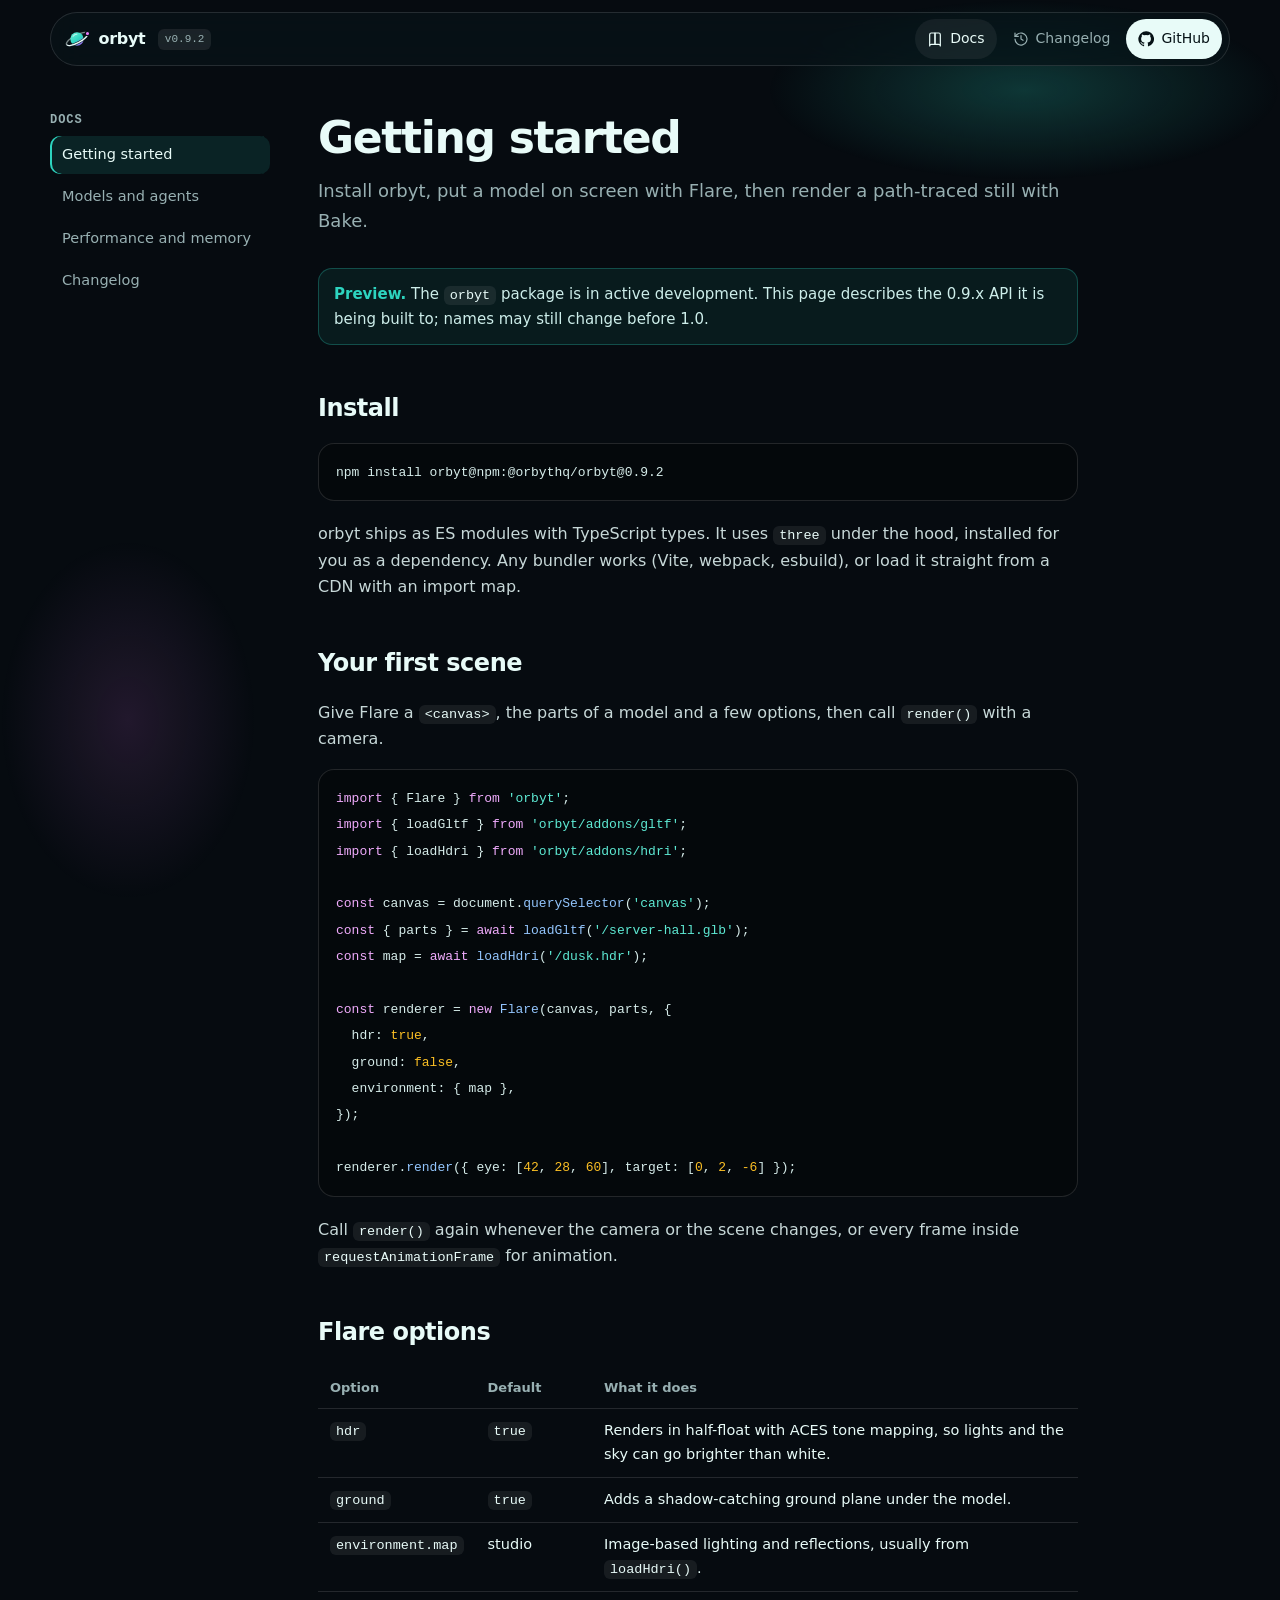
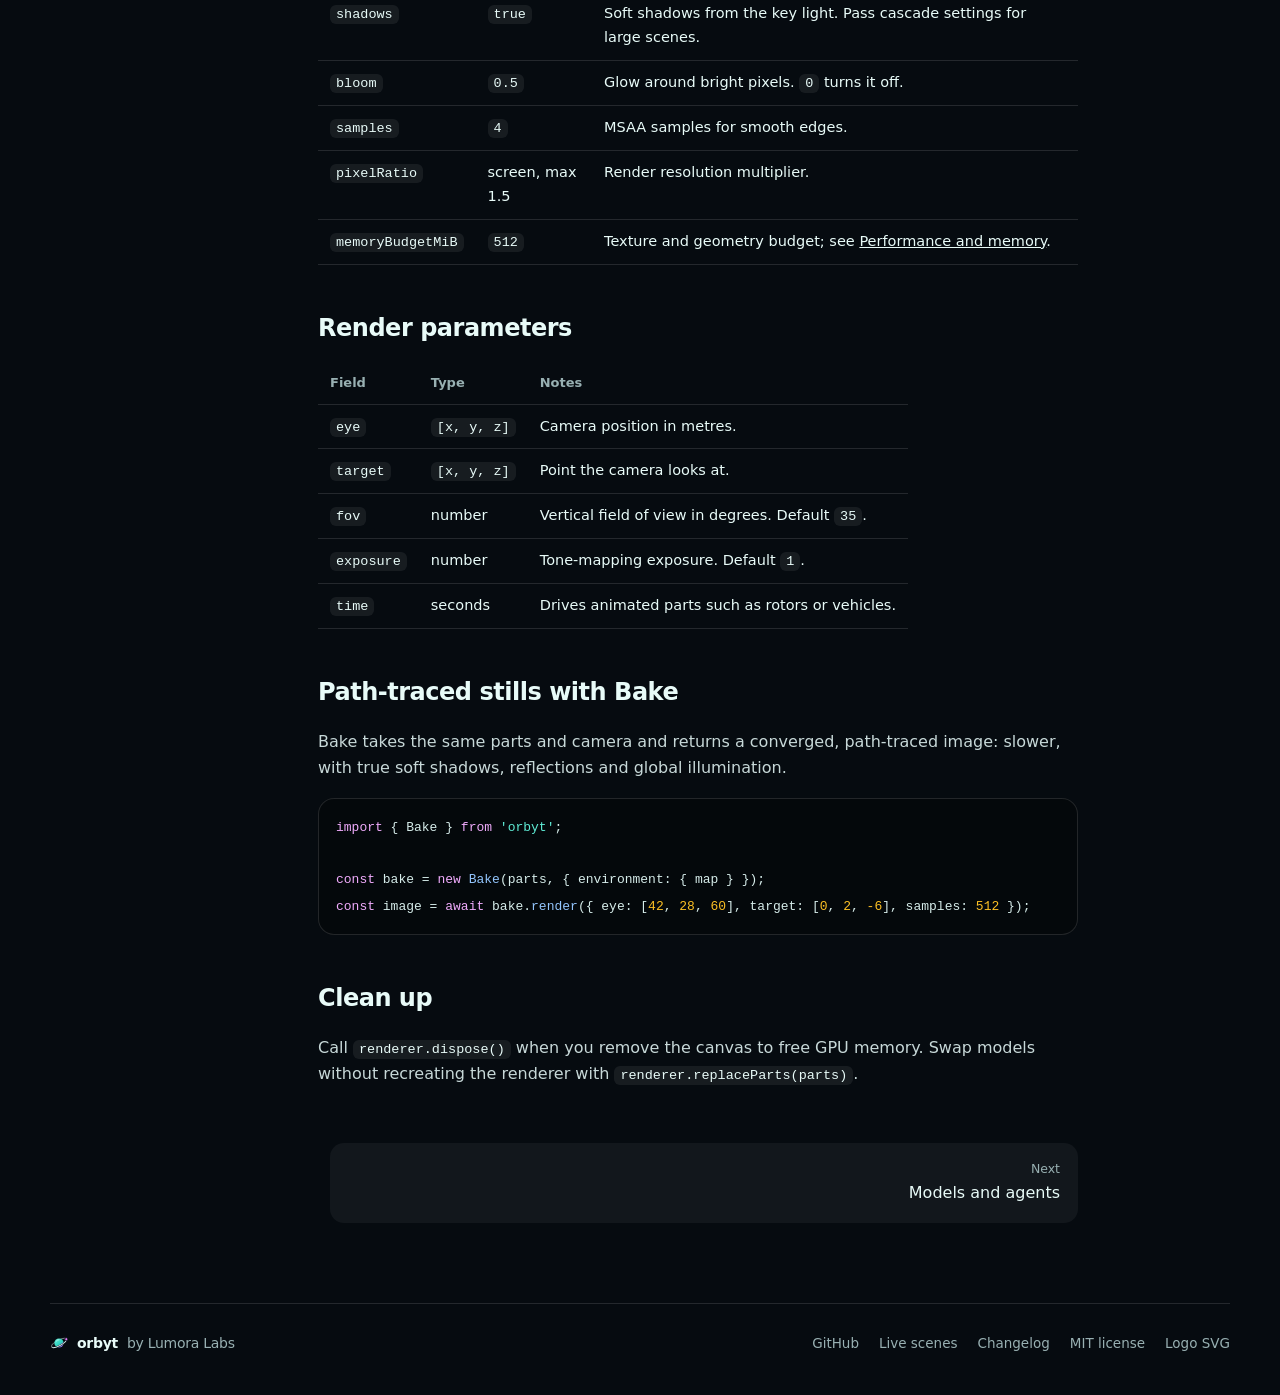
==== docs/index.html @ b422c1f0 "feat: docs, changelog, live showcase, license and logo - Live showcase page: orbit the launch site, " ====
<!doctype html>
<html lang="en">
<head>
<meta charset="utf-8">
<meta name="viewport" content="width=device-width, initial-scale=1">
<title>Getting started · orbyt</title>
<meta name="description" content="Install orbyt, render a model with Flare and path-trace a still with Bake.">
<link rel="icon" type="image/svg+xml" href="/img/logo.svg">
<link rel="canonical" href="https://www.orbyt3d.space/docs/">
<meta property="og:type" content="article">
<meta property="og:site_name" content="orbyt">
<meta property="og:title" content="Getting started · orbyt">
<meta property="og:description" content="Install orbyt, render a model with Flare and path-trace a still with Bake.">
<meta property="og:url" content="https://www.orbyt3d.space/docs/">
<meta property="og:image" content="https://www.orbyt3d.space/og.jpg">
<meta name="twitter:card" content="summary_large_image">
<meta name="theme-color" content="#060b10">
<link rel="stylesheet" href="/css/pages.css">
</head>
<body>
<a class="skip-link" href="#content">Skip to content</a>
<div class="wrap">
<header class="navigation">
  <a class="brand" href="/" aria-label="orbyt home"><svg aria-hidden="true"><use href="/img/sprite.svg#logo"/></svg>orbyt</a>
  <span class="version">v0.9.2</span>
  <nav class="nav-links" aria-label="Primary">
    <a class="txt" aria-current="page" href="/docs/"><svg class="icon" aria-hidden="true"><use href="/img/sprite.svg#i-book"/></svg><span>Docs</span></a>
    <a class="txt" href="/changelog.html"><svg class="icon" aria-hidden="true"><use href="/img/sprite.svg#i-history"/></svg><span>Changelog</span></a>
    <a class="gh" href="https://github.com/orbyt-3D/orbyt_site" target="_blank" rel="noopener"><svg class="icon" aria-hidden="true"><use href="/img/sprite.svg#i-github"/></svg>GitHub</a>
  </nav>
</header>
<div class="docs-layout">
  <nav class="docs-side" aria-label="Documentation">
    <p>Docs</p>
    <a href="/docs/" aria-current="page">Getting started</a>
    <a href="/docs/agents.html">Models and agents</a>
    <a href="/docs/performance.html">Performance and memory</a>
    <a href="/changelog.html">Changelog</a>
  </nav>
  <main class="prose" id="content">

<h1>Getting started</h1>
<p class="lede">Install orbyt, put a model on screen with Flare, then render a path-traced still with Bake.</p>
<div class="note"><strong>Preview.</strong> The <code>orbyt</code> package is in active development. This page describes the 0.9.x API it is being built to; names may still change before 1.0.</div>

<h2 id="install">Install</h2>
<pre><code>npm install orbyt@npm:@orbythq/orbyt@0.9.2</code></pre>
<p>orbyt ships as ES modules with TypeScript types. It uses <code>three</code> under the hood, installed for you as a dependency. Any bundler works (Vite, webpack, esbuild), or load it straight from a CDN with an import map.</p>

<h2 id="first-scene">Your first scene</h2>
<p>Give Flare a <code>&lt;canvas&gt;</code>, the parts of a model and a few options, then call <code>render()</code> with a camera.</p>
<pre><code><span class="tk-k">import</span> { Flare } <span class="tk-k">from</span> <span class="tk-s">'orbyt'</span>;
<span class="tk-k">import</span> { loadGltf } <span class="tk-k">from</span> <span class="tk-s">'orbyt/addons/gltf'</span>;
<span class="tk-k">import</span> { loadHdri } <span class="tk-k">from</span> <span class="tk-s">'orbyt/addons/hdri'</span>;

<span class="tk-k">const</span> canvas = document.<span class="tk-f">querySelector</span>(<span class="tk-s">'canvas'</span>);
<span class="tk-k">const</span> { parts } = <span class="tk-k">await</span> <span class="tk-f">loadGltf</span>(<span class="tk-s">'/server-hall.glb'</span>);
<span class="tk-k">const</span> map = <span class="tk-k">await</span> <span class="tk-f">loadHdri</span>(<span class="tk-s">'/dusk.hdr'</span>);

<span class="tk-k">const</span> renderer = <span class="tk-k">new</span> <span class="tk-f">Flare</span>(canvas, parts, {
  hdr: <span class="tk-n">true</span>,
  ground: <span class="tk-n">false</span>,
  environment: { map },
});

renderer.<span class="tk-f">render</span>({ eye: [<span class="tk-n">42</span>, <span class="tk-n">28</span>, <span class="tk-n">60</span>], target: [<span class="tk-n">0</span>, <span class="tk-n">2</span>, <span class="tk-n">-6</span>] });</code></pre>
<p>Call <code>render()</code> again whenever the camera or the scene changes, or every frame inside <code>requestAnimationFrame</code> for animation.</p>

<h2 id="flare-options">Flare options</h2>
<table>
<thead><tr><th>Option</th><th>Default</th><th>What it does</th></tr></thead>
<tbody>
<tr><td><code>hdr</code></td><td><code>true</code></td><td>Renders in half-float with ACES tone mapping, so lights and the sky can go brighter than white.</td></tr>
<tr><td><code>ground</code></td><td><code>true</code></td><td>Adds a shadow-catching ground plane under the model.</td></tr>
<tr><td><code>environment.map</code></td><td>studio</td><td>Image-based lighting and reflections, usually from <code>loadHdri()</code>.</td></tr>
<tr><td><code>shadows</code></td><td><code>true</code></td><td>Soft shadows from the key light. Pass cascade settings for large scenes.</td></tr>
<tr><td><code>bloom</code></td><td><code>0.5</code></td><td>Glow around bright pixels. <code>0</code> turns it off.</td></tr>
<tr><td><code>samples</code></td><td><code>4</code></td><td>MSAA samples for smooth edges.</td></tr>
<tr><td><code>pixelRatio</code></td><td>screen, max 1.5</td><td>Render resolution multiplier.</td></tr>
<tr><td><code>memoryBudgetMiB</code></td><td><code>512</code></td><td>Texture and geometry budget; see <a href="/docs/performance.html">Performance and memory</a>.</td></tr>
</tbody>
</table>

<h2 id="render">Render parameters</h2>
<table>
<thead><tr><th>Field</th><th>Type</th><th>Notes</th></tr></thead>
<tbody>
<tr><td><code>eye</code></td><td><code>[x, y, z]</code></td><td>Camera position in metres.</td></tr>
<tr><td><code>target</code></td><td><code>[x, y, z]</code></td><td>Point the camera looks at.</td></tr>
<tr><td><code>fov</code></td><td>number</td><td>Vertical field of view in degrees. Default <code>35</code>.</td></tr>
<tr><td><code>exposure</code></td><td>number</td><td>Tone-mapping exposure. Default <code>1</code>.</td></tr>
<tr><td><code>time</code></td><td>seconds</td><td>Drives animated parts such as rotors or vehicles.</td></tr>
</tbody>
</table>

<h2 id="bake">Path-traced stills with Bake</h2>
<p>Bake takes the same parts and camera and returns a converged, path-traced image: slower, with true soft shadows, reflections and global illumination.</p>
<pre><code><span class="tk-k">import</span> { Bake } <span class="tk-k">from</span> <span class="tk-s">'orbyt'</span>;

<span class="tk-k">const</span> bake = <span class="tk-k">new</span> <span class="tk-f">Bake</span>(parts, { environment: { map } });
<span class="tk-k">const</span> image = <span class="tk-k">await</span> bake.<span class="tk-f">render</span>({ eye: [<span class="tk-n">42</span>, <span class="tk-n">28</span>, <span class="tk-n">60</span>], target: [<span class="tk-n">0</span>, <span class="tk-n">2</span>, <span class="tk-n">-6</span>], samples: <span class="tk-n">512</span> });</code></pre>

<h2 id="cleanup">Clean up</h2>
<p>Call <code>renderer.dispose()</code> when you remove the canvas to free GPU memory. Swap models without recreating the renderer with <code>renderer.replaceParts(parts)</code>.</p>
<div class="pager"><span></span><a class="next" href="/docs/agents.html"><small>Next</small>Models and agents</a></div>

  </main>
</div>
<footer class="site-footer">
  <a class="brand" href="/"><svg aria-hidden="true"><use href="/img/sprite.svg#logo"/></svg>orbyt <span style="color:var(--muted);font-weight:400">by Lumora Labs</span></a>
  <div class="footer-links">
    <a href="https://github.com/orbyt-3D/orbyt_site" target="_blank" rel="noopener">GitHub</a>
    <a href="/showcase.html">Live scenes</a>
    <a href="/changelog.html">Changelog</a>
    <a href="https://github.com/orbyt-3D/orbyt_site/blob/main/LICENSE" target="_blank" rel="noopener">MIT license</a>
    <a href="/img/logo.svg" download="orbyt-logo.svg">Logo SVG</a>
  </div>
</footer>
</div>
</body>
</html>
---- css/pages.css ----
/* Shared styles for the secondary pages (docs, changelog, showcase). Matches the landing page tokens. */
:root {
  --window: #04080b; --page: #060b10; --bg: #0e1a20; --surface: #172730;
  --text: #e8fbf8; --muted: #98b0b2; --border: rgba(255,255,255,.12);
  --primary: #e8fbf8; --primary-text: #061216; --focus: #7cf3e3;
  --accent: #2dd4bf; --accent-2: #e879f9; --accent-3: #6366f1;
  --radius: 14px; --ease: cubic-bezier(.2,0,0,1);
  --mono: ui-monospace, "SF Mono", "Cascadia Code", Menlo, Consolas, monospace;
}
* { box-sizing: border-box; }
html { color-scheme: dark; scroll-behavior: smooth; }
body { margin: 0; background: var(--page); color: var(--text); font: 16px/1.65 ui-sans-serif, -apple-system, system-ui, "Segoe UI", Helvetica, Arial, sans-serif; -webkit-font-smoothing: antialiased; overflow-x: hidden; }
body::after { content: ""; position: fixed; inset: 0; z-index: -1; pointer-events: none;
  background: radial-gradient(closest-side at 80% 10%, rgba(45,212,191,.22), transparent), radial-gradient(closest-side at 10% 80%, rgba(232,121,249,.12), transparent); }
a { color: inherit; }
.icon { width: 16px; height: 16px; flex: none; }
.wrap { width: min(1180px, 100% - 40px); margin: 0 auto; }
.skip-link { position: absolute; left: 16px; top: -60px; z-index: 50; background: var(--primary); color: var(--primary-text); padding: 8px 14px; border-radius: 999px; }
.skip-link:focus { top: 16px; }

/* nav */
.navigation { position: sticky; top: 12px; z-index: 10; display: flex; align-items: center; gap: 12px; height: 54px; padding: 0 8px 0 14px; margin: 12px auto 0;
  border-radius: 999px; background: rgba(9,19,24,.7); backdrop-filter: blur(18px) saturate(1.5); -webkit-backdrop-filter: blur(18px) saturate(1.5); box-shadow: inset 0 0 0 1px var(--border); }
.brand { display: flex; align-items: center; gap: 9px; font-weight: 650; font-size: 16px; letter-spacing: -.02em; text-decoration: none; }
.brand svg { width: 26px; height: 26px; }
.version { font: 500 11px/1 var(--mono); color: var(--muted); background: rgba(255,255,255,.08); padding: 5px 7px; border-radius: 6px; }
.nav-links { margin-left: auto; display: flex; align-items: center; gap: 4px; }
.nav-links a { display: inline-flex; align-items: center; gap: 7px; padding: 8px 12px; border-radius: 999px; color: var(--muted); font-size: 14px; text-decoration: none; transition: color .15s, background-color .15s; }
.nav-links a:hover, .nav-links a[aria-current="page"] { color: var(--text); background: rgba(255,255,255,.06); }
.nav-links a.gh { background: var(--primary); color: var(--primary-text); font-weight: 500; }
.nav-links a.gh:hover { opacity: .88; }
a:focus-visible, button:focus-visible { outline: 2px solid var(--focus); outline-offset: 2px; }

/* docs layout */
.docs-layout { display: grid; grid-template-columns: 220px minmax(0, 1fr); gap: 48px; padding: 48px 0 80px; }
.docs-side { position: sticky; top: 90px; align-self: start; display: grid; gap: 4px; }
.docs-side p { margin: 0 0 6px; font: 600 12px/1 var(--mono); color: var(--muted); text-transform: uppercase; letter-spacing: .08em; }
.docs-side a { padding: 7px 12px; border-radius: 10px; color: var(--muted); text-decoration: none; font-size: 14.5px; }
.docs-side a:hover { color: var(--text); background: rgba(255,255,255,.05); }
.docs-side a[aria-current="page"] { color: var(--text); background: rgba(45,212,191,.12); box-shadow: inset 2px 0 0 var(--accent); }
.prose { max-width: 760px; min-width: 0; }
.prose table { display: block; overflow-x: auto; }
.prose h1 { font-size: clamp(32px, 4vw, 44px); line-height: 1.1; letter-spacing: -.03em; margin: 0 0 14px; }
.prose .lede { color: var(--muted); font-size: 18px; margin: 0 0 32px; }
.prose h2 { font-size: 24px; letter-spacing: -.02em; margin: 44px 0 12px; scroll-margin-top: 90px; }
.prose h3 { font-size: 18px; margin: 28px 0 8px; }
.prose p, .prose li { color: #c7d8d8; }
.prose ul { padding-left: 20px; }
.prose code { font: 13.5px var(--mono); background: rgba(255,255,255,.07); padding: 2px 6px; border-radius: 6px; color: var(--text); }
.prose pre { margin: 14px 0 20px; padding: 16px 18px; border-radius: 16px; background: var(--window); box-shadow: inset 0 0 0 1px var(--border); overflow-x: auto; }
.prose pre code { background: none; padding: 0; font-size: 13px; line-height: 1.7; color: #d6ecea; }
.prose table { width: 100%; border-collapse: collapse; margin: 14px 0 24px; font-size: 14.5px; }
.prose th, .prose td { text-align: left; padding: 10px 12px; border-bottom: 1px solid var(--border); vertical-align: top; }
.prose th { color: var(--muted); font-weight: 600; font-size: 13px; }
.note { margin: 20px 0; padding: 14px 16px; border-radius: 14px; background: rgba(45,212,191,.08); box-shadow: inset 0 0 0 1px rgba(45,212,191,.28); color: #cdeeea; font-size: 15px; }
.note strong { color: var(--accent); }
.badge { display: inline-block; font: 600 11px/1 var(--mono); padding: 4px 7px; border-radius: 6px; vertical-align: middle; }
.badge.ok { background: rgba(45,212,191,.15); color: var(--accent); }
.badge.soon { background: rgba(232,121,249,.14); color: var(--accent-2); }
.pager { display: flex; justify-content: space-between; gap: 12px; margin-top: 56px; }
.pager a { flex: 1; padding: 16px 18px; border-radius: 14px; background: rgba(255,255,255,.05); text-decoration: none; transition: background-color .15s; }
.pager a:hover { background: rgba(255,255,255,.09); }
.pager small { display: block; color: var(--muted); font-size: 12.5px; }
.pager a.next { text-align: right; }
.tk-k { color: #f0abfc; } .tk-s { color: #5eead4; } .tk-n { color: #fbbf24; } .tk-f { color: #93c5fd; } .tk-c { color: #6b8587; }

/* changelog */
.release { padding: 26px 0; border-top: 1px solid var(--border); }
.release h2 { margin-top: 0; display: flex; align-items: baseline; gap: 12px; flex-wrap: wrap; }
.release time { font: 500 13px var(--mono); color: var(--muted); }

/* footer */
.site-footer { display: flex; align-items: center; justify-content: space-between; gap: 16px; flex-wrap: wrap; padding: 28px 0 40px; font-size: 13.5px; color: var(--muted); border-top: 1px solid var(--border); }
.site-footer .brand { font-size: 14px; color: var(--text); }
.site-footer .brand svg { width: 18px; height: 18px; }
.footer-links { display: flex; flex-wrap: wrap; gap: 6px 20px; }
.footer-links a { text-decoration: none; transition: color .15s; }
.footer-links a:hover { color: var(--text); }

@media (max-width: 860px) {
  .docs-layout { grid-template-columns: minmax(0, 1fr); gap: 24px; padding-top: 28px; }
  .docs-side { position: static; display: flex; flex-wrap: wrap; gap: 6px; }
  .docs-side p { width: 100%; }
  .nav-links a.txt span { display: none; }
}
@media (max-width: 560px) { .wrap { width: calc(100% - 32px); } .version { display: none; } }
@media (prefers-reduced-motion: reduce) { *, *::before, *::after { transition-duration: .01ms !important; animation-duration: .01ms !important; } html { scroll-behavior: auto; } }
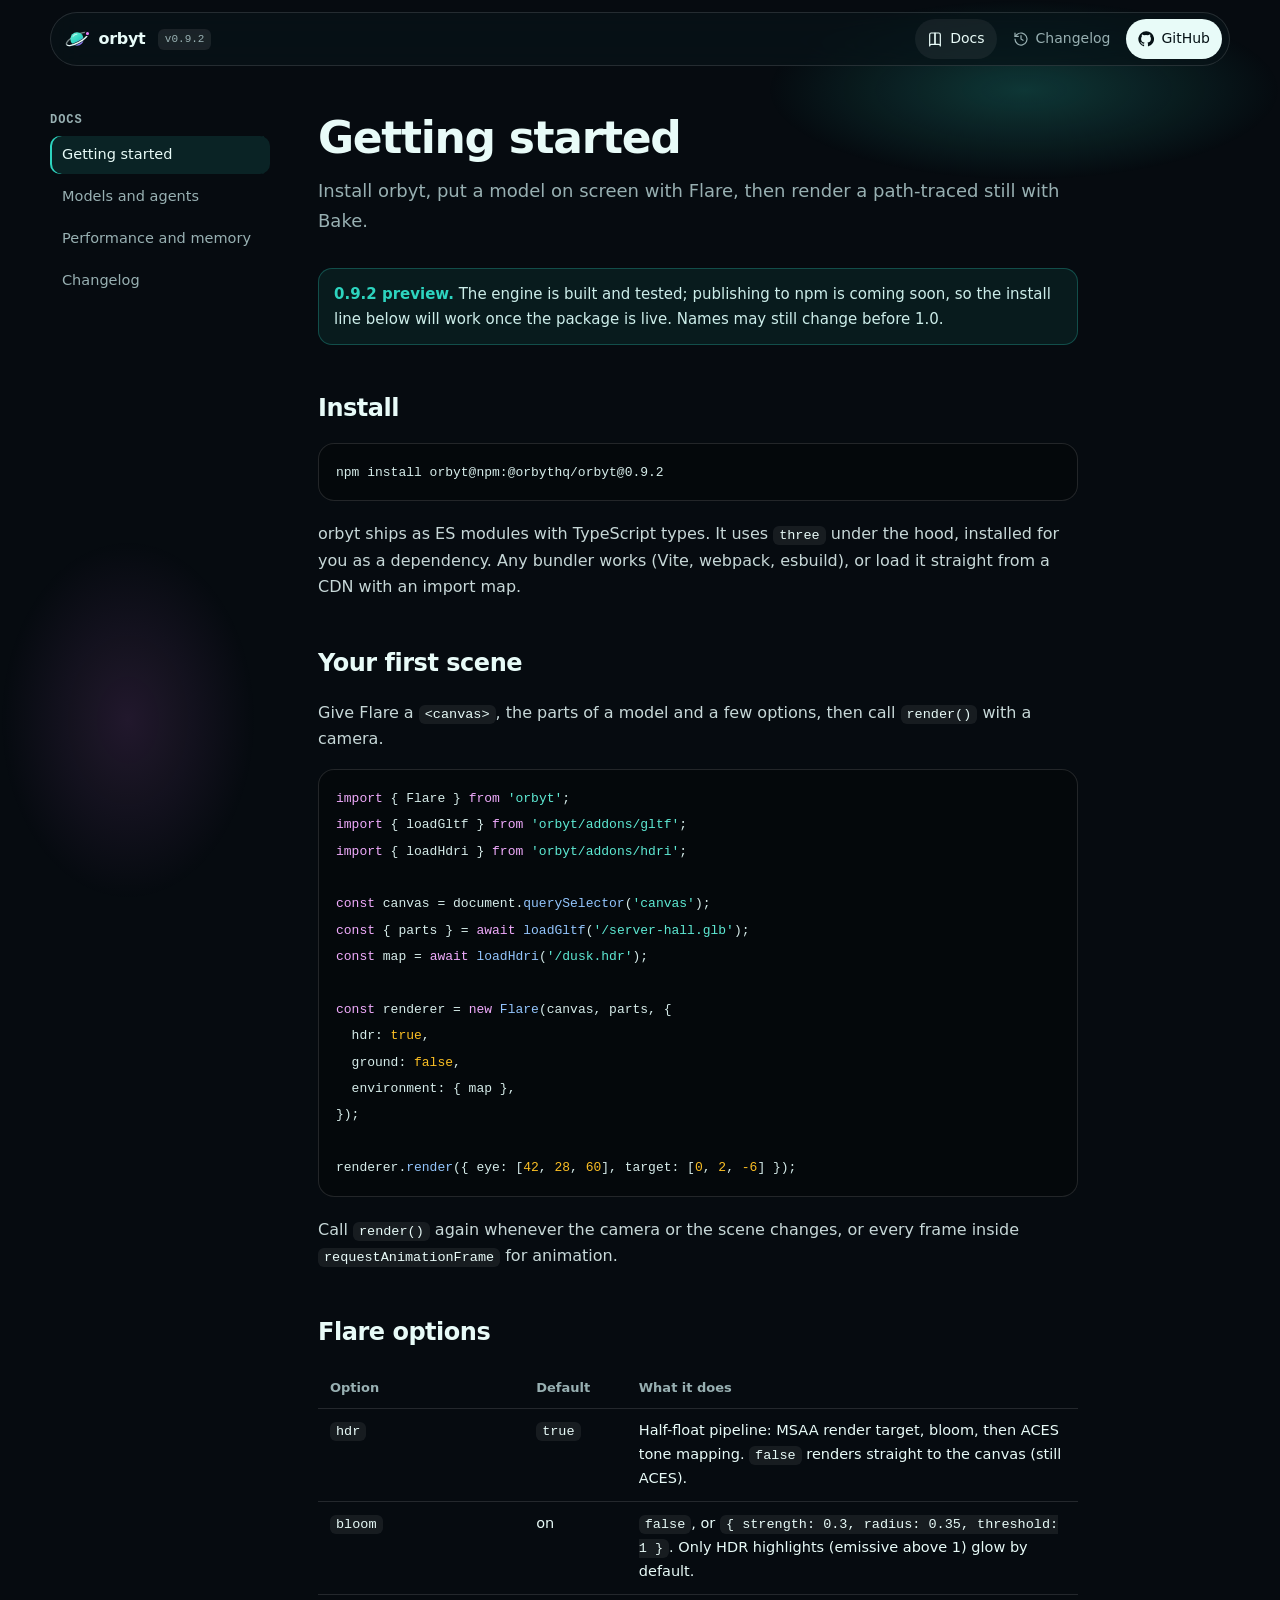
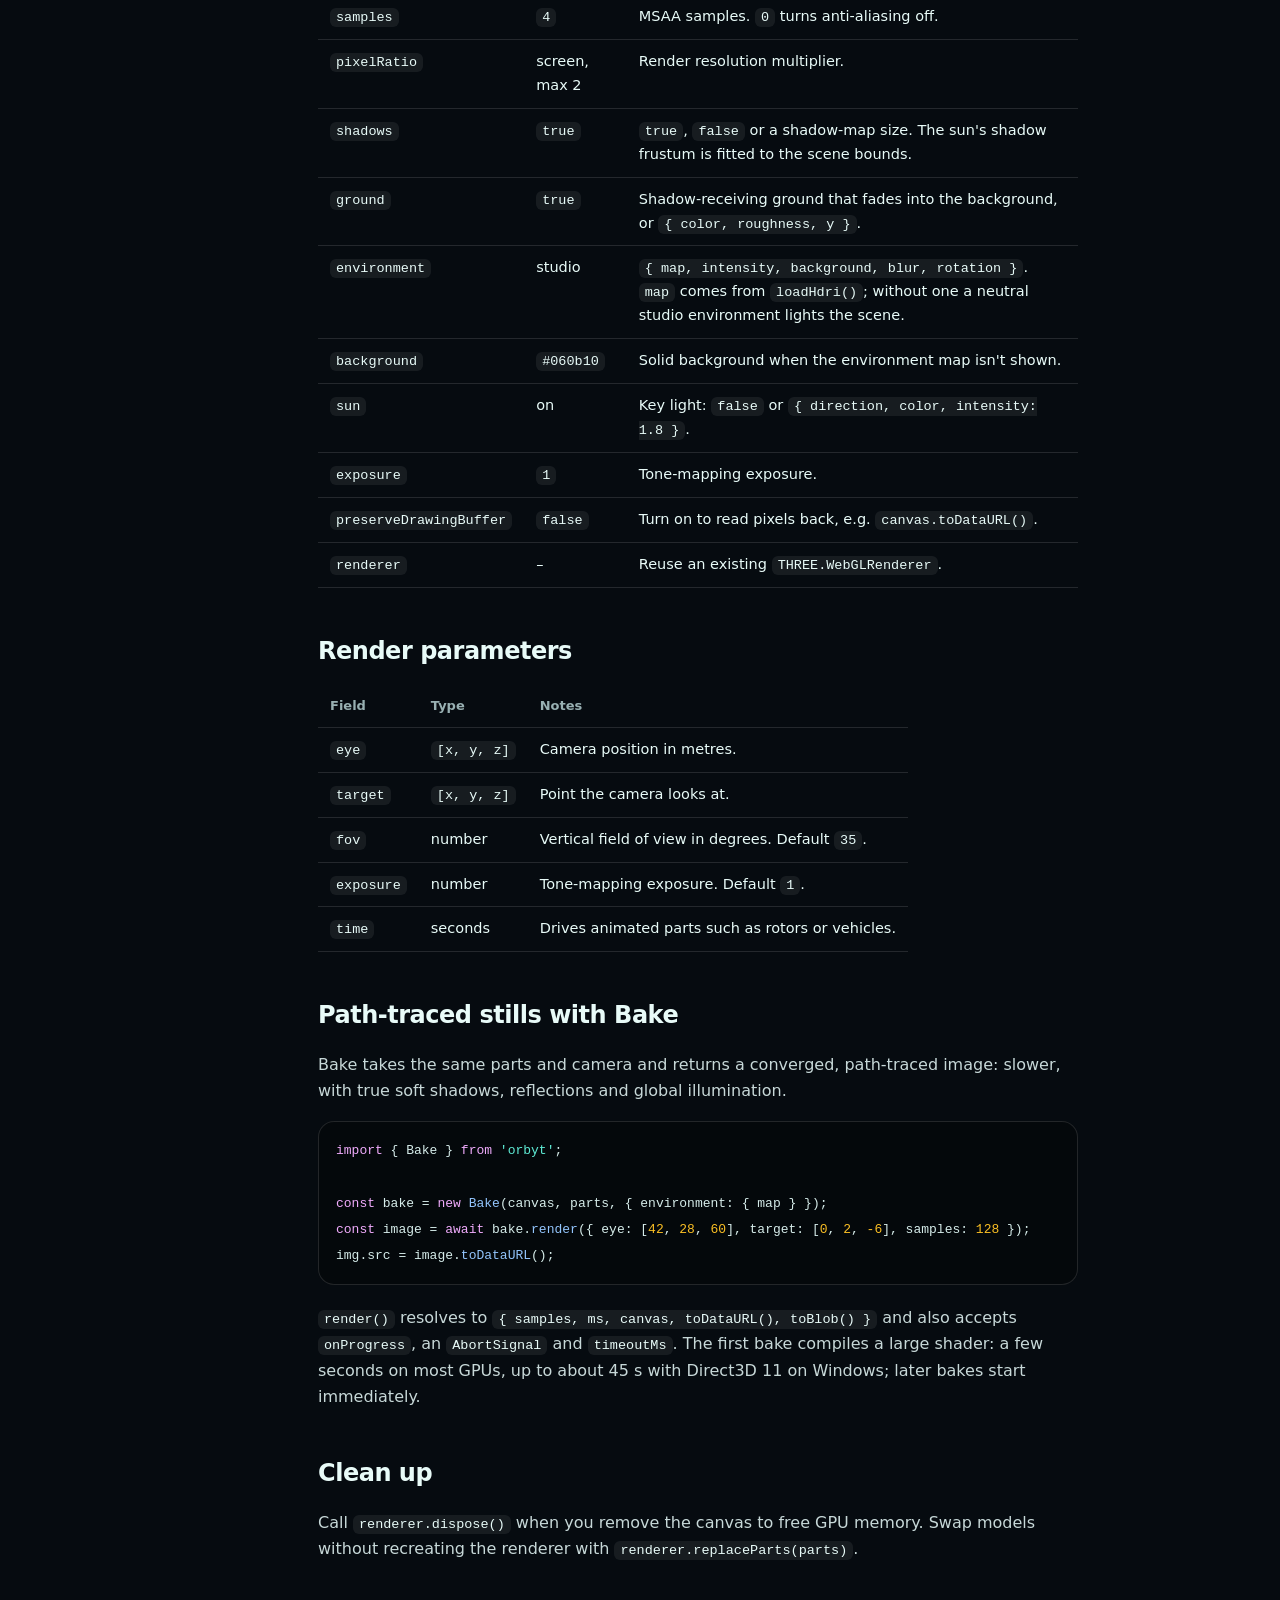
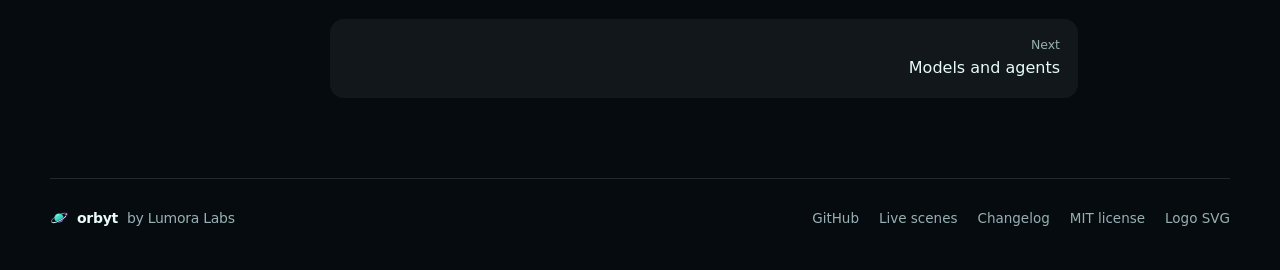
==== commit af8d4e09: "fix: match site claims to the real orbyt 0.9.2 engine - 18 MCP tools (blend_parts is roadmap), not 1" ====
--- a/docs/index.html
+++ b/docs/index.html
@@ -41,7 +41,7 @@
 
 <h1>Getting started</h1>
 <p class="lede">Install orbyt, put a model on screen with Flare, then render a path-traced still with Bake.</p>
-<div class="note"><strong>Preview.</strong> The <code>orbyt</code> package is in active development. This page describes the 0.9.x API it is being built to; names may still change before 1.0.</div>
+<div class="note"><strong>0.9.2 preview.</strong> The engine is built and tested; publishing to npm is coming soon, so the install line below will work once the package is live. Names may still change before 1.0.</div>
 
 <h2 id="install">Install</h2>
 <pre><code>npm install orbyt@npm:@orbythq/orbyt@0.9.2</code></pre>
@@ -70,14 +70,18 @@
 <table>
 <thead><tr><th>Option</th><th>Default</th><th>What it does</th></tr></thead>
 <tbody>
-<tr><td><code>hdr</code></td><td><code>true</code></td><td>Renders in half-float with ACES tone mapping, so lights and the sky can go brighter than white.</td></tr>
-<tr><td><code>ground</code></td><td><code>true</code></td><td>Adds a shadow-catching ground plane under the model.</td></tr>
-<tr><td><code>environment.map</code></td><td>studio</td><td>Image-based lighting and reflections, usually from <code>loadHdri()</code>.</td></tr>
-<tr><td><code>shadows</code></td><td><code>true</code></td><td>Soft shadows from the key light. Pass cascade settings for large scenes.</td></tr>
-<tr><td><code>bloom</code></td><td><code>0.5</code></td><td>Glow around bright pixels. <code>0</code> turns it off.</td></tr>
-<tr><td><code>samples</code></td><td><code>4</code></td><td>MSAA samples for smooth edges.</td></tr>
-<tr><td><code>pixelRatio</code></td><td>screen, max 1.5</td><td>Render resolution multiplier.</td></tr>
-<tr><td><code>memoryBudgetMiB</code></td><td><code>512</code></td><td>Texture and geometry budget; see <a href="/docs/performance.html">Performance and memory</a>.</td></tr>
+<tr><td><code>hdr</code></td><td><code>true</code></td><td>Half-float pipeline: MSAA render target, bloom, then ACES tone mapping. <code>false</code> renders straight to the canvas (still ACES).</td></tr>
+<tr><td><code>bloom</code></td><td>on</td><td><code>false</code>, or <code>{ strength: 0.3, radius: 0.35, threshold: 1 }</code>. Only HDR highlights (emissive above 1) glow by default.</td></tr>
+<tr><td><code>samples</code></td><td><code>4</code></td><td>MSAA samples. <code>0</code> turns anti-aliasing off.</td></tr>
+<tr><td><code>pixelRatio</code></td><td>screen, max 2</td><td>Render resolution multiplier.</td></tr>
+<tr><td><code>shadows</code></td><td><code>true</code></td><td><code>true</code>, <code>false</code> or a shadow-map size. The sun's shadow frustum is fitted to the scene bounds.</td></tr>
+<tr><td><code>ground</code></td><td><code>true</code></td><td>Shadow-receiving ground that fades into the background, or <code>{ color, roughness, y }</code>.</td></tr>
+<tr><td><code>environment</code></td><td>studio</td><td><code>{ map, intensity, background, blur, rotation }</code>. <code>map</code> comes from <code>loadHdri()</code>; without one a neutral studio environment lights the scene.</td></tr>
+<tr><td><code>background</code></td><td><code>#060b10</code></td><td>Solid background when the environment map isn't shown.</td></tr>
+<tr><td><code>sun</code></td><td>on</td><td>Key light: <code>false</code> or <code>{ direction, color, intensity: 1.8 }</code>.</td></tr>
+<tr><td><code>exposure</code></td><td><code>1</code></td><td>Tone-mapping exposure.</td></tr>
+<tr><td><code>preserveDrawingBuffer</code></td><td><code>false</code></td><td>Turn on to read pixels back, e.g. <code>canvas.toDataURL()</code>.</td></tr>
+<tr><td><code>renderer</code></td><td>–</td><td>Reuse an existing <code>THREE.WebGLRenderer</code>.</td></tr>
 </tbody>
 </table>
 
@@ -97,8 +101,10 @@
 <p>Bake takes the same parts and camera and returns a converged, path-traced image: slower, with true soft shadows, reflections and global illumination.</p>
 <pre><code><span class="tk-k">import</span> { Bake } <span class="tk-k">from</span> <span class="tk-s">'orbyt'</span>;
 
-<span class="tk-k">const</span> bake = <span class="tk-k">new</span> <span class="tk-f">Bake</span>(parts, { environment: { map } });
-<span class="tk-k">const</span> image = <span class="tk-k">await</span> bake.<span class="tk-f">render</span>({ eye: [<span class="tk-n">42</span>, <span class="tk-n">28</span>, <span class="tk-n">60</span>], target: [<span class="tk-n">0</span>, <span class="tk-n">2</span>, <span class="tk-n">-6</span>], samples: <span class="tk-n">512</span> });</code></pre>
+<span class="tk-k">const</span> bake = <span class="tk-k">new</span> <span class="tk-f">Bake</span>(canvas, parts, { environment: { map } });
+<span class="tk-k">const</span> image = <span class="tk-k">await</span> bake.<span class="tk-f">render</span>({ eye: [<span class="tk-n">42</span>, <span class="tk-n">28</span>, <span class="tk-n">60</span>], target: [<span class="tk-n">0</span>, <span class="tk-n">2</span>, <span class="tk-n">-6</span>], samples: <span class="tk-n">128</span> });
+img.src = image.<span class="tk-f">toDataURL</span>();</code></pre>
+<p><code>render()</code> resolves to <code>{ samples, ms, canvas, toDataURL(), toBlob() }</code> and also accepts <code>onProgress</code>, an <code>AbortSignal</code> and <code>timeoutMs</code>. The first bake compiles a large shader: a few seconds on most GPUs, up to about 45&nbsp;s with Direct3D 11 on Windows; later bakes start immediately.</p>
 
 <h2 id="cleanup">Clean up</h2>
 <p>Call <code>renderer.dispose()</code> when you remove the canvas to free GPU memory. Swap models without recreating the renderer with <code>renderer.replaceParts(parts)</code>.</p>
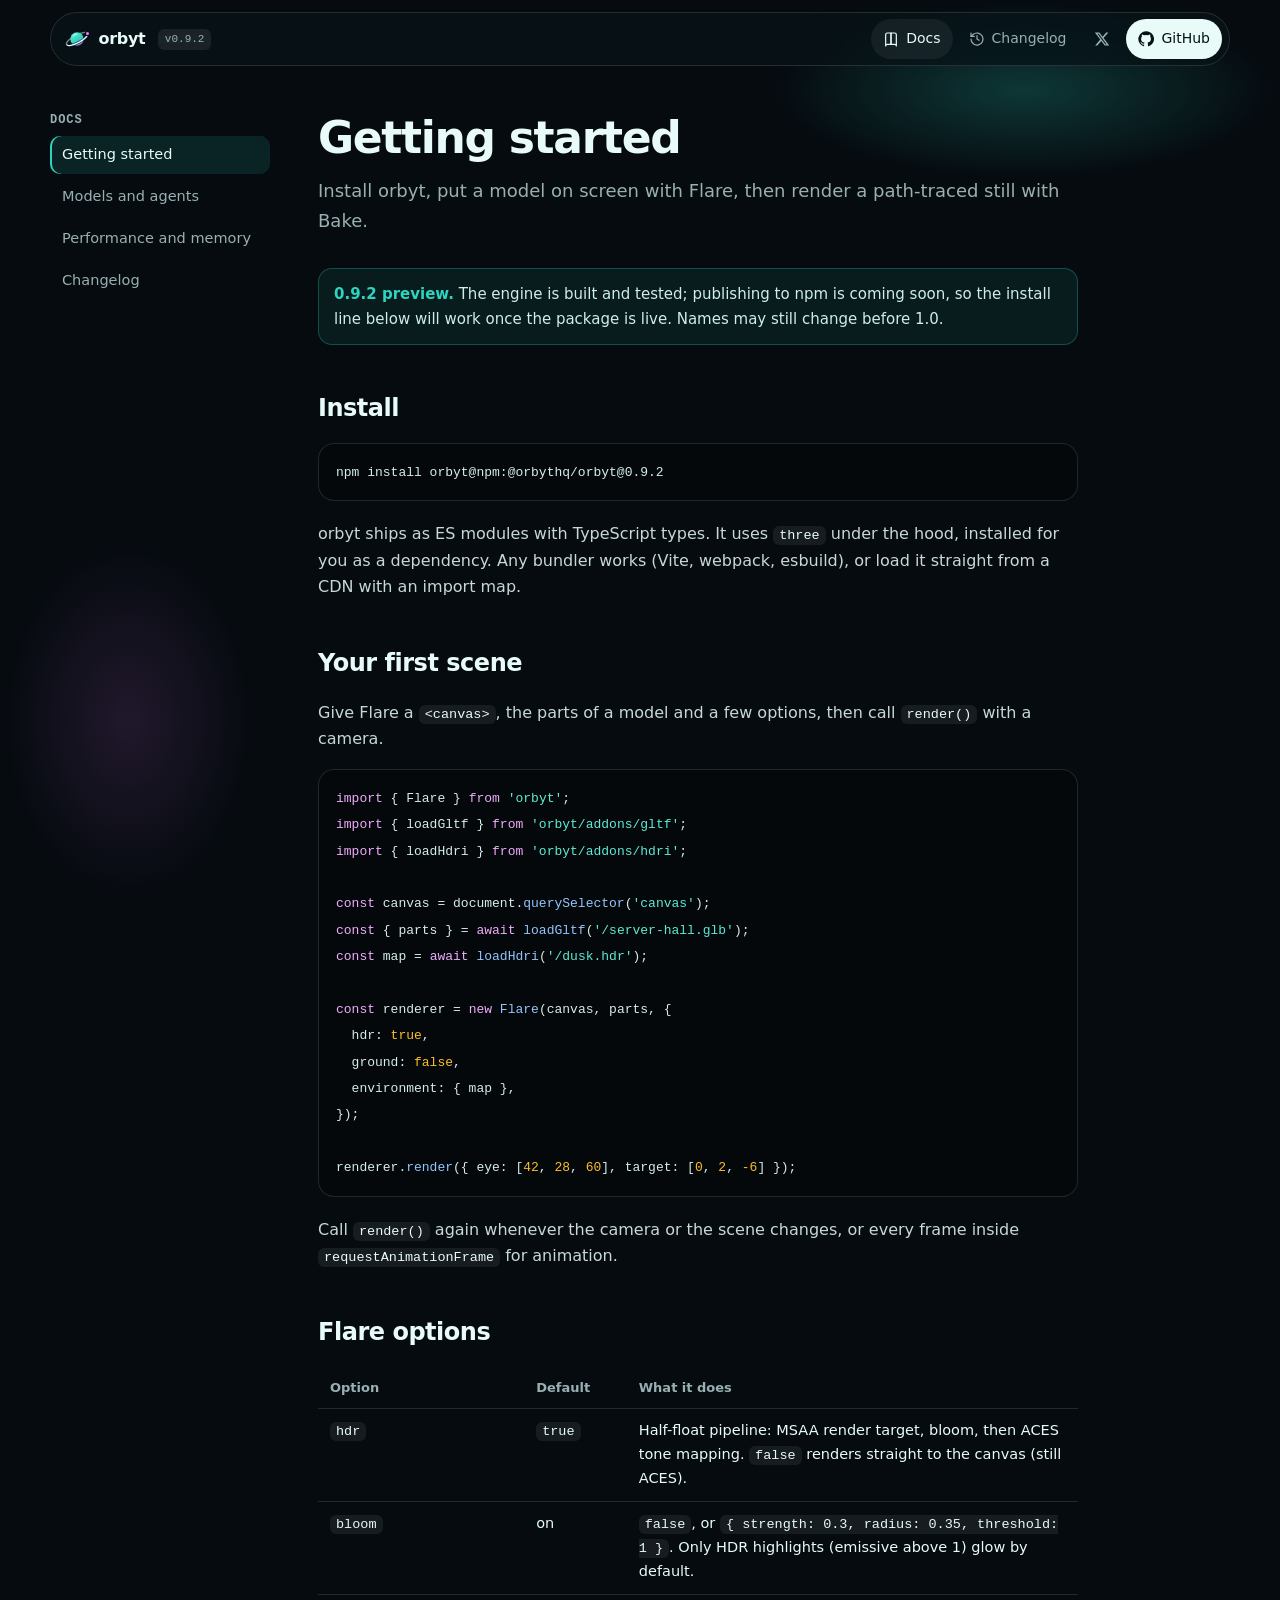
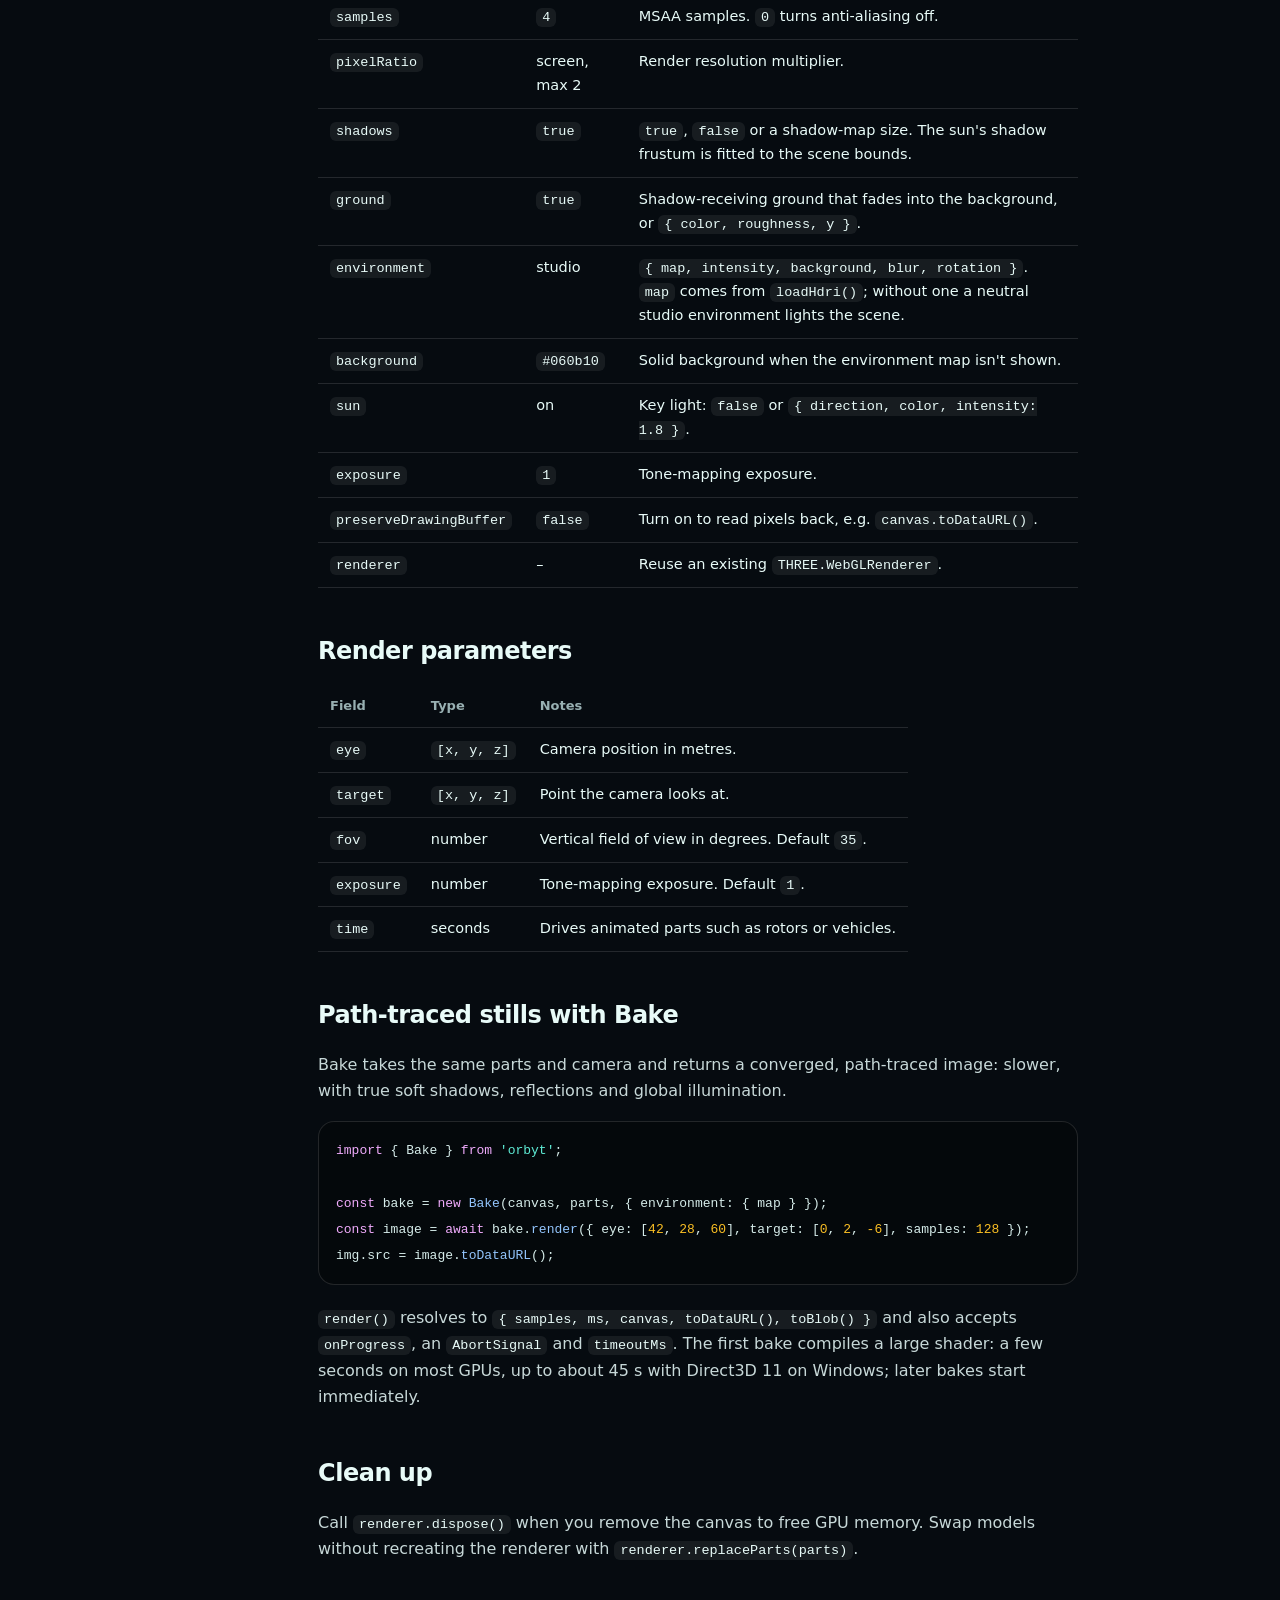
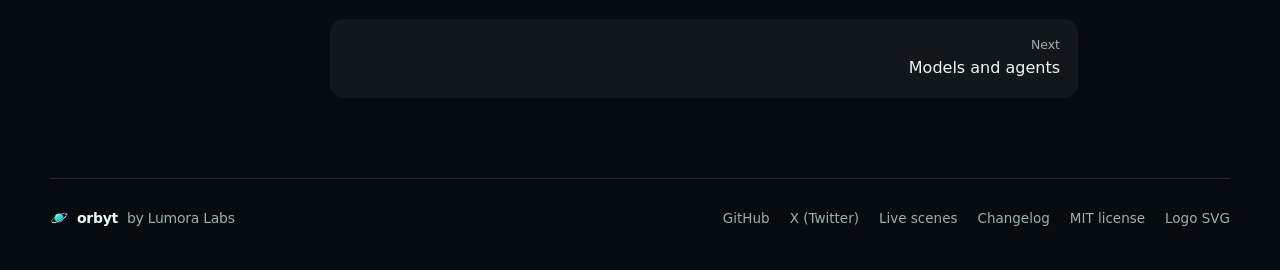
==== commit d638eb35: "feat: link the orbyt X account (@Orbyt3d) X icon in the navbar and an X link in the footer on every " ====
--- a/docs/index.html
+++ b/docs/index.html
@@ -14,6 +14,8 @@
 <meta property="og:url" content="https://www.orbyt3d.space/docs/">
 <meta property="og:image" content="https://www.orbyt3d.space/og.jpg">
 <meta name="twitter:card" content="summary_large_image">
+<meta name="twitter:site" content="@Orbyt3d">
+<meta name="twitter:creator" content="@Orbyt3d">
 <meta name="theme-color" content="#060b10">
 <link rel="stylesheet" href="/css/pages.css">
 </head>
@@ -26,7 +28,8 @@
   <nav class="nav-links" aria-label="Primary">
     <a class="txt" aria-current="page" href="/docs/"><svg class="icon" aria-hidden="true"><use href="/img/sprite.svg#i-book"/></svg><span>Docs</span></a>
     <a class="txt" href="/changelog.html"><svg class="icon" aria-hidden="true"><use href="/img/sprite.svg#i-history"/></svg><span>Changelog</span></a>
-    <a class="gh" href="https://github.com/orbyt-3D/orbyt_site" target="_blank" rel="noopener"><svg class="icon" aria-hidden="true"><use href="/img/sprite.svg#i-github"/></svg>GitHub</a>
+    <a class="x-link" href="https://x.com/Orbyt3d" target="_blank" rel="noopener" aria-label="orbyt on X"><svg class="icon" aria-hidden="true"><use href="/img/sprite.svg#i-x"/></svg></a>
+    <a class="gh" href="https://github.com/orbyt-3D/orbyt-engine" target="_blank" rel="noopener"><svg class="icon" aria-hidden="true"><use href="/img/sprite.svg#i-github"/></svg>GitHub</a>
   </nav>
 </header>
 <div class="docs-layout">
@@ -115,10 +118,11 @@
 <footer class="site-footer">
   <a class="brand" href="/"><svg aria-hidden="true"><use href="/img/sprite.svg#logo"/></svg>orbyt <span style="color:var(--muted);font-weight:400">by Lumora Labs</span></a>
   <div class="footer-links">
-    <a href="https://github.com/orbyt-3D/orbyt_site" target="_blank" rel="noopener">GitHub</a>
+    <a href="https://github.com/orbyt-3D/orbyt-engine" target="_blank" rel="noopener">GitHub</a>
+    <a href="https://x.com/Orbyt3d" target="_blank" rel="noopener">X (Twitter)</a>
     <a href="/showcase.html">Live scenes</a>
     <a href="/changelog.html">Changelog</a>
-    <a href="https://github.com/orbyt-3D/orbyt_site/blob/main/LICENSE" target="_blank" rel="noopener">MIT license</a>
+    <a href="https://github.com/orbyt-3D/orbyt-engine/blob/main/LICENSE" target="_blank" rel="noopener">MIT license</a>
     <a href="/img/logo.svg" download="orbyt-logo.svg">Logo SVG</a>
   </div>
 </footer>
